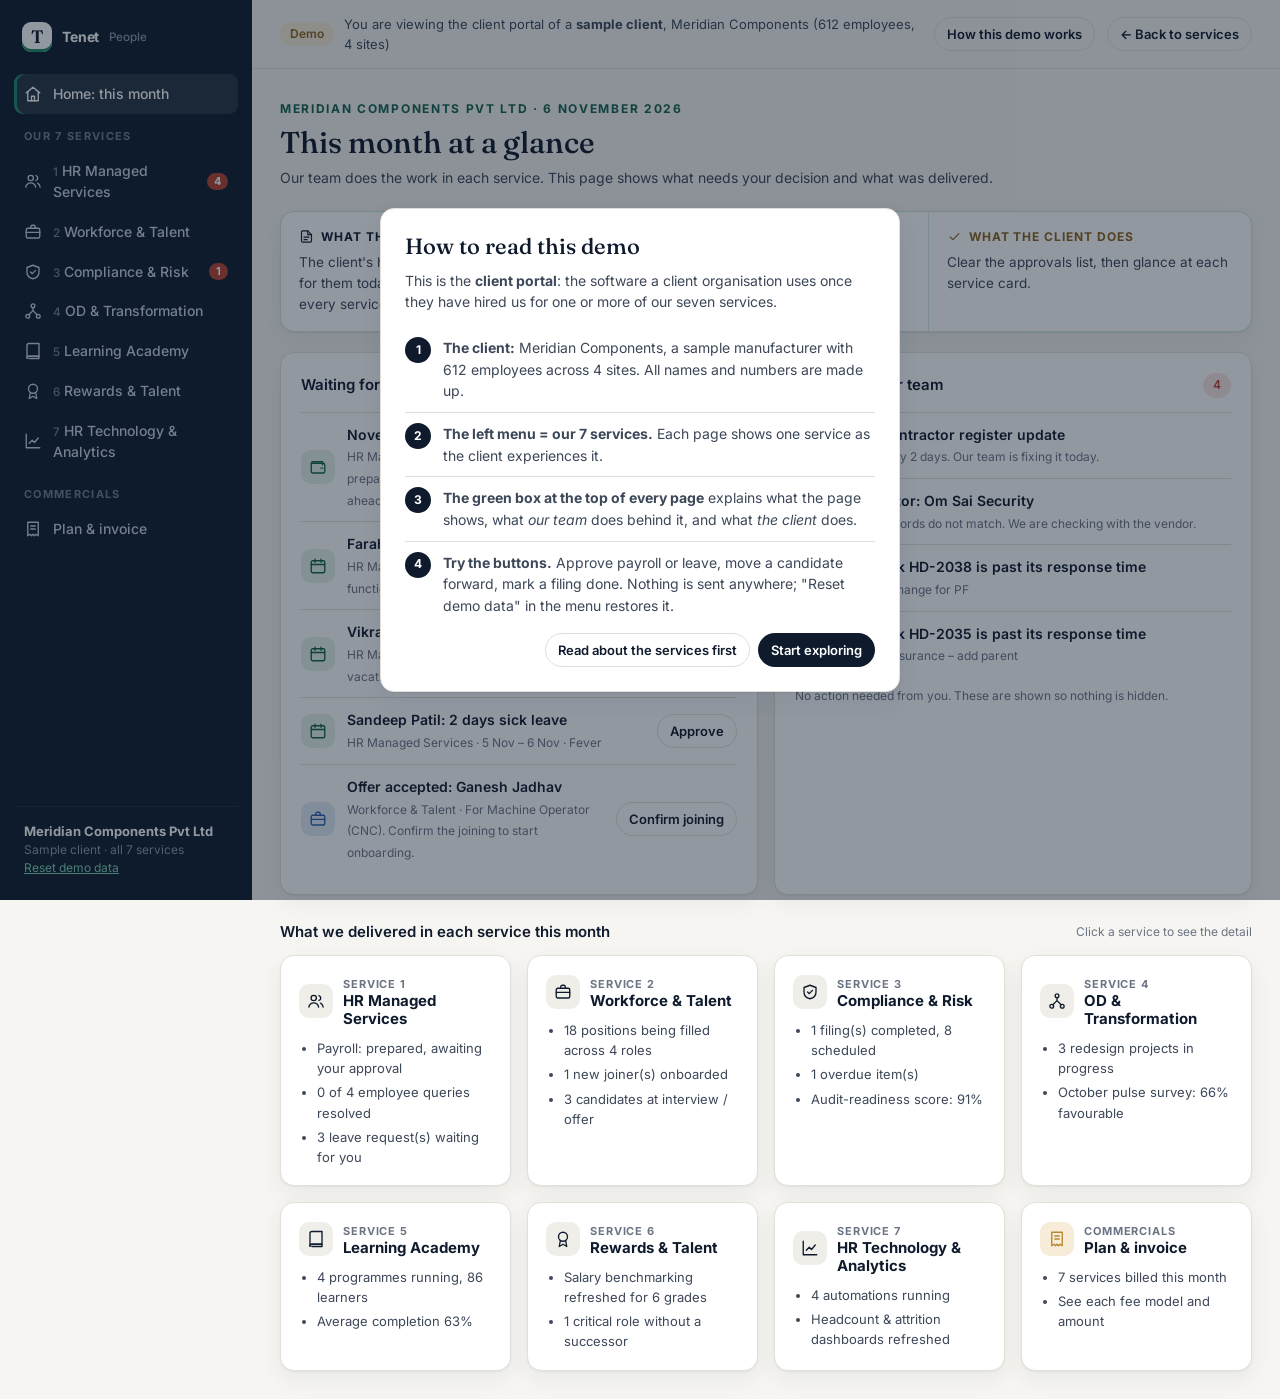
==== app.html @ a20d1416 "People solutions site: 7 services, service pages, plan estimator, client portal demo Co-Authored-By:" ====
<!doctype html>
<html lang="en">
<head>
<meta charset="utf-8">
<meta name="viewport" content="width=device-width, initial-scale=1">
<title>Tenet People — Workspace</title>
<link rel="preconnect" href="https://fonts.googleapis.com">
<link href="https://fonts.googleapis.com/css2?family=Fraunces:opsz,wght@9..144,400;9..144,500;9..144,600&family=Inter:wght@400;500;600;700&display=swap" rel="stylesheet">
<link rel="stylesheet" href="assets/base.css">
<style>
  body { font-size: 14px; }
  .shell { display: grid; grid-template-columns: 252px 1fr; min-height: 100vh; }
  aside.side { background: var(--ink); color: #c9d1dd; padding: 18px 14px; display: flex; flex-direction: column; gap: 4px; position: sticky; top: 0; height: 100vh; overflow-y: auto; }
  aside .logo { color: #fff; padding: 4px 8px 18px; }
  aside .logo-mark { background: #fff; color: var(--ink); }
  aside .logo small { color: #8b97a8; }
  .side-label { font-size: 11px; letter-spacing: .12em; text-transform: uppercase; color: #6f7c90; padding: 14px 10px 6px; font-weight: 700; }
  .nav-item { display: flex; align-items: center; gap: 11px; padding: 9px 10px; border-radius: 9px; color: inherit; text-decoration: none; font-weight: 500; }
  .nav-item:hover { background: rgba(255,255,255,.06); color: #fff; }
  .nav-item.on { background: rgba(255,255,255,.1); color: #fff; box-shadow: inset 3px 0 0 var(--brand-2); }
  .nav-item .badge { margin-left: auto; background: var(--red); color: #fff; font-size: 11px; border-radius: 999px; padding: 0 7px; font-weight: 700; }
  .side-foot { margin-top: auto; padding: 14px 10px 4px; border-top: 1px solid rgba(255,255,255,.08); font-size: 12px; color: #8b97a8; }
  .side-foot b { color: #fff; display: block; font-size: 13px; }

  .main { min-width: 0; }
  .top { display: flex; align-items: center; gap: 14px; padding: 14px 28px; border-bottom: 1px solid var(--line); background: rgba(246,245,241,.9); backdrop-filter: blur(10px); position: sticky; top: env(safe-area-inset-top, 0px); z-index: 10; }
  .top .menu-btn { display: none; background: none; border: 0; padding: 6px; cursor: pointer; }
  .search { flex: 1; max-width: 420px; display: flex; align-items: center; gap: 8px; background: var(--surface); border: 1px solid var(--line); border-radius: 999px; padding: 8px 14px; color: var(--muted); }
  .search input { border: 0; outline: 0; background: none; flex: 1; min-width: 0; }
  .top-right { margin-left: auto; display: flex; align-items: center; gap: 12px; }
  .icon-btn { width: 36px; height: 36px; border-radius: 50%; border: 1px solid var(--line); background: var(--surface); display: grid; place-items: center; cursor: pointer; position: relative; }
  .icon-btn .dot { position: absolute; top: 7px; right: 8px; width: 7px; height: 7px; background: var(--red); border-radius: 50%; }
  .avatar { width: 34px; height: 34px; border-radius: 50%; background: var(--gold-soft); color: #8a611c; display: grid; place-items: center; font-weight: 700; font-size: 12px; flex: none; }

  .view { padding: 28px; max-width: 1280px; }
  .page-head { display: flex; align-items: flex-end; justify-content: space-between; gap: 16px; margin-bottom: 22px; flex-wrap: wrap; }
  .page-head h1 { font-family: var(--serif); font-weight: 500; font-size: 30px; margin-top: 6px; }
  .page-head p { margin: 6px 0 0; color: var(--ink-2); }
  .actions { display: flex; gap: 8px; flex-wrap: wrap; }

  .grid { display: grid; gap: 16px; }
  .g4 { grid-template-columns: repeat(4, 1fr); }
  .g3 { grid-template-columns: repeat(auto-fit, minmax(200px, 1fr)); }
  .g2 { grid-template-columns: 1fr 1fr; }
  .g21 { grid-template-columns: 2fr 1fr; }
  .g12 { grid-template-columns: 1fr 2fr; }
  .mt { margin-top: 16px; }

  .tile { padding: 18px; }
  .tile small { color: var(--muted); font-weight: 500; display: flex; align-items: center; gap: 6px; }
  .tile strong { display: block; font-family: var(--serif); font-weight: 500; font-size: 30px; margin: 6px 0 2px; }
  .tile .delta { font-size: 12px; font-weight: 600; }
  .up { color: var(--brand); } .down { color: var(--red); }

  .panel { padding: 20px; }
  .panel-h { display: flex; align-items: center; justify-content: space-between; gap: 12px; margin-bottom: 14px; }
  .panel-h h3 { font-size: 15px; font-weight: 600; }
  .panel-h span.sub { color: var(--muted); font-size: 12px; }

  table.t { width: 100%; border-collapse: collapse; }
  .t th { text-align: left; font-size: 11px; text-transform: uppercase; letter-spacing: .08em; color: var(--muted); font-weight: 700; padding: 10px 12px; border-bottom: 1px solid var(--line); white-space: nowrap; }
  .t td { padding: 11px 12px; border-bottom: 1px solid var(--line); vertical-align: middle; }
  .t tr:last-child td { border-bottom: 0; }
  .t tbody tr:hover td { background: #fafaf7; }
  .t .num { text-align: right; font-variant-numeric: tabular-nums; }
  .table-wrap { overflow-x: auto; margin: 0 -8px; }
  .person { display: flex; align-items: center; gap: 10px; }
  .person .avatar { width: 30px; height: 30px; font-size: 11px; background: var(--surface-2); color: var(--ink-2); }
  .person b { display: block; font-weight: 600; }
  .person span { color: var(--muted); font-size: 12px; }

  .tabs { display: flex; gap: 4px; background: var(--surface-2); padding: 4px; border-radius: 999px; width: max-content; max-width: 100%; overflow-x: auto; margin-bottom: 16px; }
  .tabs button { border: 0; background: none; padding: 7px 16px; border-radius: 999px; font-weight: 600; color: var(--ink-2); cursor: pointer; white-space: nowrap; }
  .tabs button.on { background: var(--surface); color: var(--ink); box-shadow: 0 1px 3px rgba(0,0,0,.08); }

  .bar { height: 7px; background: var(--surface-2); border-radius: 99px; overflow: hidden; }
  .bar > i { display: block; height: 100%; background: var(--brand-2); border-radius: 99px; transition: width .5s ease; }
  .list-row { display: flex; align-items: center; gap: 12px; padding: 11px 0; border-top: 1px solid var(--line); }
  .list-row:first-child { border-top: 0; }
  .list-row .grow { flex: 1; min-width: 0; }
  .list-row .grow b { display: block; font-weight: 600; white-space: nowrap; overflow: hidden; text-overflow: ellipsis; }
  .list-row .grow span { color: var(--muted); font-size: 12px; }
  .ic-sq { width: 34px; height: 34px; border-radius: 10px; display: grid; place-items: center; flex: none; }

  .kanban { display: grid; grid-template-columns: repeat(6, minmax(170px, 1fr)); gap: 12px; overflow-x: auto; padding-bottom: 6px; }
  .col { background: var(--surface-2); border-radius: 12px; padding: 10px; min-height: 180px; }
  .col h4 { font-size: 12px; text-transform: uppercase; letter-spacing: .08em; color: var(--muted); margin: 2px 4px 10px; display: flex; justify-content: space-between; }
  .kcard { background: var(--surface); border: 1px solid var(--line); border-radius: 10px; padding: 10px; margin-bottom: 8px; }
  .kcard b { display: block; font-size: 13px; }
  .kcard span { font-size: 12px; color: var(--muted); }
  .kcard .row { display: flex; justify-content: space-between; align-items: center; margin-top: 8px; }
  .kcard button { border: 1px solid var(--line); background: var(--bg); border-radius: 7px; padding: 2px 8px; font-size: 12px; cursor: pointer; font-weight: 600; }
  .kcard button:hover { background: var(--brand-soft); color: var(--brand); border-color: transparent; }

  .steps { display: flex; gap: 0; margin: 4px 0 18px; }
  .step { flex: 1; text-align: center; position: relative; font-size: 12px; color: var(--muted); font-weight: 600; }
  .step::before { content: ""; position: absolute; top: 13px; left: -50%; right: 50%; height: 2px; background: var(--line); z-index: 0; }
  .step:first-child::before { display: none; }
  .step i { width: 28px; height: 28px; border-radius: 50%; display: grid; place-items: center; margin: 0 auto 6px; background: var(--surface-2); position: relative; z-index: 1; font-style: normal; }
  .step.done i { background: var(--brand); color: #fff; } .step.done::before, .step.cur::before { background: var(--brand); }
  .step.cur i { background: var(--ink); color: #fff; } .step.done, .step.cur { color: var(--ink); }

  .ring { position: relative; width: 132px; height: 132px; flex: none; }
  .ring svg { transform: rotate(-90deg); }
  .ring div { position: absolute; inset: 0; display: grid; place-items: center; text-align: center; }
  .ring strong { font-family: var(--serif); font-size: 32px; font-weight: 500; display: block; line-height: 1; }
  .ring span { font-size: 11px; color: var(--muted); }

  .pillar-card { padding: 16px; display: flex; gap: 12px; align-items: flex-start; text-decoration: none; transition: transform .15s; }
  .pillar-card:hover { transform: translateY(-2px); }
  .pillar-card b { display: block; }
  .pillar-card span { color: var(--muted); font-size: 12px; }

  .modal-bg { position: fixed; inset: 0; background: rgba(15,27,45,.45); display: none; place-items: center; z-index: 50; padding: 16px; }
  .modal-bg.open { display: grid; }
  .modal { width: 100%; max-width: 520px; padding: 24px; max-height: calc(100vh - 32px); overflow-y: auto; }
  .modal h3 { font-family: var(--serif); font-weight: 500; font-size: 22px; margin-bottom: 16px; }
  .field { display: grid; gap: 5px; margin-bottom: 12px; }
  .field label { font-size: 12px; font-weight: 600; color: var(--ink-2); }
  .field input, .field select { padding: 10px 12px; border: 1px solid var(--line); border-radius: 9px; background: var(--bg); }
  .field input:focus, .field select:focus { outline: 2px solid var(--brand-2); outline-offset: -1px; }
  .modal .foot { display: flex; justify-content: flex-end; gap: 8px; margin-top: 6px; }

  .toast { position: fixed; bottom: 22px; left: 50%; transform: translateX(-50%) translateY(20px); background: var(--ink); color: #fff; padding: 11px 18px; border-radius: 999px; font-weight: 500; opacity: 0; transition: .25s; z-index: 60; display: flex; gap: 8px; align-items: center; pointer-events: none; max-width: calc(100% - 32px); }
  .toast.show { opacity: 1; transform: translateX(-50%); }
  .toast .icon { color: #7fd1b3; }

  .empty { color: var(--muted); padding: 18px 0; text-align: center; }
  .toggle { width: 38px; height: 22px; border-radius: 99px; background: var(--line); border: 0; position: relative; cursor: pointer; flex: none; transition: background .2s; }
  .toggle::after { content: ""; position: absolute; top: 3px; left: 3px; width: 16px; height: 16px; border-radius: 50%; background: #fff; transition: left .2s; box-shadow: 0 1px 2px rgba(0,0,0,.2); }
  .toggle.on { background: var(--brand-2); } .toggle.on::after { left: 19px; }
  .legend { display: flex; gap: 14px; font-size: 12px; color: var(--muted); flex-wrap: wrap; }
  .legend i { display: inline-block; width: 10px; height: 10px; border-radius: 3px; margin-right: 5px; vertical-align: -1px; }
  .note { background: var(--gold-soft); color: #6f4e15; border-radius: 10px; padding: 10px 14px; font-size: 13px; display: flex; gap: 8px; align-items: center; }

  .demo-tag { display: flex; gap: 10px; align-items: center; font-size: 13px; color: var(--ink-2); min-width: 0; }
  .explain { padding: 0; margin-bottom: 20px; overflow: hidden; border-color: #cfe5da; }
  .explain-grid { display: grid; grid-template-columns: repeat(3, 1fr); }
  .explain-grid > div { padding: 16px 18px; border-left: 1px solid #d8ebe1; font-size: 13.5px; color: var(--ink-2); }
  .explain-grid > div:first-child { border-left: 0; }
  .explain-grid b { display: flex; gap: 7px; align-items: center; color: var(--ink); font-size: 12px; text-transform: uppercase; letter-spacing: .08em; margin-bottom: 6px; }
  .explain-grid b .icon { width: 15px; height: 15px; }
  .explain-foot { background: var(--brand-soft); padding: 10px 18px; display: flex; gap: 8px; flex-wrap: wrap; align-items: center; font-size: 12px; }
  .explain-foot .chip { background: #fff; }
  .explain-foot a { margin-left: auto; font-weight: 600; color: var(--brand); text-decoration: none; }
  .svc-card { padding: 18px; display: flex; flex-direction: column; gap: 10px; text-decoration: none; transition: transform .15s; }
  .svc-card:hover { transform: translateY(-2px); }
  .svc-card h4 { font-size: 15px; display: flex; gap: 10px; align-items: center; }
  .svc-card ul { margin: 0; padding-left: 18px; color: var(--ink-2); font-size: 13px; display: grid; gap: 4px; }
  .svc-card .lbl { font-size: 11px; text-transform: uppercase; letter-spacing: .08em; color: var(--muted); font-weight: 700; }
  .guide-step { display: flex; gap: 12px; align-items: flex-start; padding: 10px 0; border-top: 1px solid var(--line); font-size: 14px; color: var(--ink-2); }
  .guide-step:first-of-type { border-top: 0; }
  .guide-step .n { width: 26px; height: 26px; border-radius: 50%; background: var(--ink); color: #fff; display: grid; place-items: center; font-size: 12px; font-weight: 700; flex: none; }
  @media (max-width: 1100px) { .g4 { grid-template-columns: 1fr 1fr; } .g21, .g12 { grid-template-columns: 1fr; } }
  @media (max-width: 860px) {
    .shell { grid-template-columns: 1fr; }
    aside.side { position: fixed; left: 0; top: 0; z-index: 40; width: 260px; transform: translateX(-100%); transition: transform .25s; }
    aside.side.open { transform: none; box-shadow: 0 0 0 100vmax rgba(15,27,45,.4); }
    .top .menu-btn { display: block; }
    .top { padding: 12px 16px; }
    .view { padding: 20px 16px; }
    .g2 { grid-template-columns: 1fr; }
    .explain-grid { grid-template-columns: 1fr; }
    .explain-grid > div { border-left: 0; border-top: 1px solid #d8ebe1; }
    .explain-grid > div:first-child { border-top: 0; }
    .demo-tag span:last-child { display: none; }
    .hide-sm { display: none; }
  }
  @media (max-width: 520px) { .g4 { grid-template-columns: 1fr 1fr; } .tile strong { font-size: 24px; } }
</style>
</head>
<body>
<div class="shell">
  <aside class="side" id="side">
    <a class="logo" href="index.html"><span class="logo-mark">T</span> Tenet <small>People</small></a>
    <nav id="nav"></nav>
    <div class="side-foot"><b id="orgName"></b><span id="orgPlan"></span><br><a href="#" id="resetDemo" style="color:#7fd1b3">Reset demo data</a></div>
  </aside>
  <div class="main">
    <header class="top">
      <button class="menu-btn" id="menuBtn" aria-label="Open menu"></button>
      <div class="demo-tag"><span class="chip gold">Demo</span><span>You are viewing the client portal of a <b>sample client</b>, Meridian Components (612 employees, 4 sites)</span></div>
      <div class="top-right">
        <button class="btn btn-ghost btn-sm" id="guideBtn">How this demo works</button>
        <a class="btn btn-ghost btn-sm hide-sm" href="index.html">← Back to services</a>
      </div>
    </header>
    <main class="view" id="view"></main>
  </div>
</div>

<div class="modal-bg" id="modalBg"><div class="card modal" id="modal" role="dialog" aria-modal="true"></div></div>
<div class="toast" id="toast"></div>

<script src="assets/icons.js"></script>
<script src="assets/services.js"></script>
<script src="assets/data.js"></script>
<script src="assets/app.js"></script>
</body>
</html>
---- assets/base.css ----
/* Tenet People — shared design tokens */
:root {
  --bg: #f6f5f1;
  --surface: #ffffff;
  --surface-2: #efeee8;
  --ink: #0f1b2d;
  --ink-2: #3c4758;
  --muted: #6b7484;
  --line: #e2e0d8;
  --brand: #13624a;
  --brand-2: #1d8a68;
  --brand-soft: #e3f1ea;
  --gold: #b8862f;
  --gold-soft: #f6ecd8;
  --red: #b4412f;
  --red-soft: #f8e4df;
  --amber: #b9771a;
  --amber-soft: #fbefd9;
  --blue: #2b5ea8;
  --blue-soft: #e2ebf7;
  --violet: #6a4fa3;
  --violet-soft: #ece6f6;
  --radius: 14px;
  --radius-sm: 9px;
  --shadow: 0 1px 2px rgba(15, 27, 45, .05), 0 8px 24px rgba(15, 27, 45, .06);
  --serif: "Fraunces", Georgia, serif;
  --sans: "Inter", system-ui, -apple-system, Segoe UI, sans-serif;
}

* { box-sizing: border-box; }
html, body { margin: 0; }
body {
  background: var(--bg);
  color: var(--ink);
  font-family: var(--sans);
  font-size: 15px;
  line-height: 1.55;
  -webkit-font-smoothing: antialiased;
}
a { color: inherit; }
button, input, select, textarea { font: inherit; color: inherit; }
h1, h2, h3, h4 { margin: 0; line-height: 1.2; }
.serif { font-family: var(--serif); font-weight: 500; letter-spacing: -.01em; }

.logo { display: inline-flex; align-items: center; gap: 10px; font-weight: 700; text-decoration: none; letter-spacing: -.01em; }
.logo-mark {
  width: 30px; height: 30px; border-radius: 9px;
  background: var(--ink); color: #fff; display: grid; place-items: center;
  font-family: var(--serif); font-size: 18px; font-weight: 600;
  box-shadow: inset 0 -3px 0 var(--brand-2);
}
.logo small { font-weight: 500; color: var(--muted); }

.btn {
  display: inline-flex; align-items: center; justify-content: center; gap: 8px;
  padding: 10px 18px; border-radius: 999px; border: 1px solid transparent;
  font-weight: 600; font-size: 14px; text-decoration: none; cursor: pointer;
  transition: transform .15s ease, background .15s ease, box-shadow .15s ease;
  white-space: nowrap;
}
.btn:active { transform: translateY(1px); }
.btn-primary { background: var(--ink); color: #fff; }
.btn-primary:hover { background: #1c2c45; }
.btn-brand { background: var(--brand); color: #fff; }
.btn-brand:hover { background: var(--brand-2); }
.btn-ghost { background: transparent; border-color: var(--line); color: var(--ink); }
.btn-ghost:hover { background: var(--surface); }
.btn-sm { padding: 6px 12px; font-size: 13px; }

.chip {
  display: inline-flex; align-items: center; gap: 6px;
  padding: 3px 10px; border-radius: 999px; font-size: 12px; font-weight: 600;
  background: var(--surface-2); color: var(--ink-2); white-space: nowrap;
}
.chip.green { background: var(--brand-soft); color: var(--brand); }
.chip.gold { background: var(--gold-soft); color: #8a611c; }
.chip.red { background: var(--red-soft); color: var(--red); }
.chip.amber { background: var(--amber-soft); color: #8e5a10; }
.chip.blue { background: var(--blue-soft); color: var(--blue); }
.chip.violet { background: var(--violet-soft); color: var(--violet); }

.card { background: var(--surface); border: 1px solid var(--line); border-radius: var(--radius); box-shadow: var(--shadow); }
.eyebrow { font-size: 12px; letter-spacing: .14em; text-transform: uppercase; font-weight: 700; color: var(--brand); }
.icon { width: 18px; height: 18px; stroke: currentColor; fill: none; stroke-width: 1.8; stroke-linecap: round; stroke-linejoin: round; flex: none; }
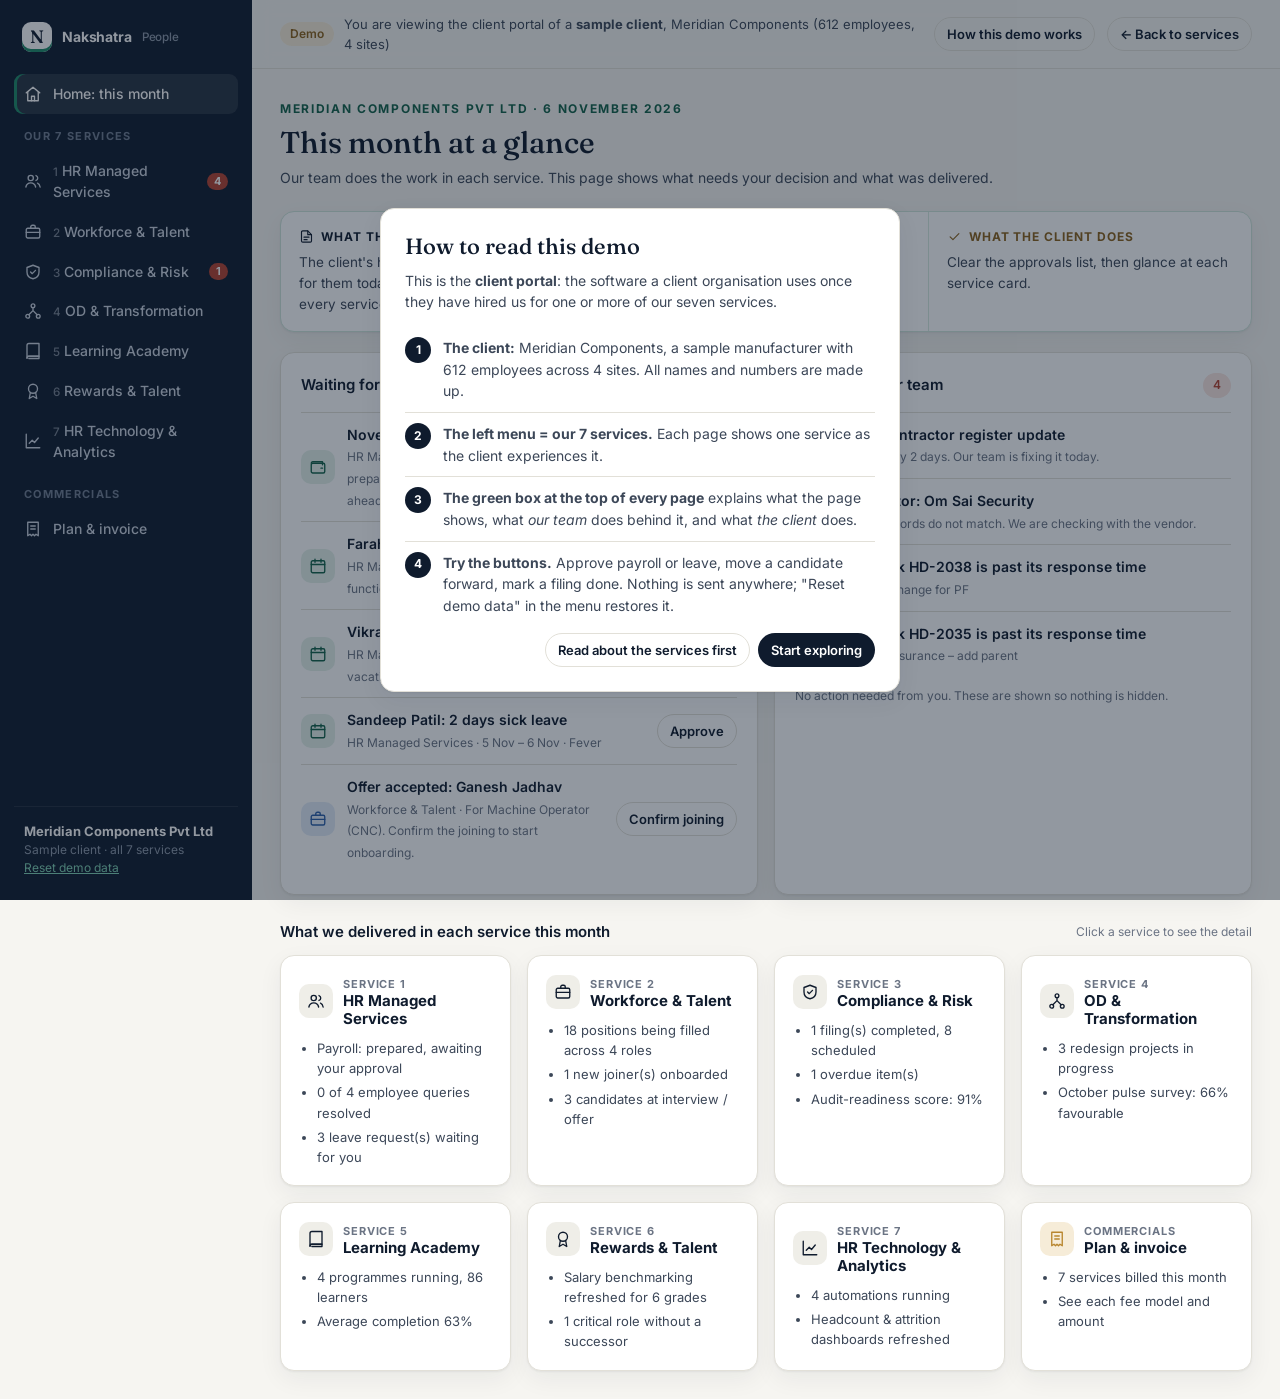
==== commit df38bb84: "Rename the firm from Tenet People to Nakshatra People Co-Authored-By: Claude Opus 5.5 <noreply@anthr" ====
--- a/app.html
+++ b/app.html
@@ -3,7 +3,7 @@
 <head>
 <meta charset="utf-8">
 <meta name="viewport" content="width=device-width, initial-scale=1">
-<title>Tenet People — Workspace</title>
+<title>Nakshatra People — Workspace</title>
 <link rel="preconnect" href="https://fonts.googleapis.com">
 <link href="https://fonts.googleapis.com/css2?family=Fraunces:opsz,wght@9..144,400;9..144,500;9..144,600&family=Inter:wght@400;500;600;700&display=swap" rel="stylesheet">
 <link rel="stylesheet" href="assets/base.css">
@@ -101,10 +101,11 @@
   .step.cur i { background: var(--ink); color: #fff; } .step.done, .step.cur { color: var(--ink); }
 
   .ring { position: relative; width: 132px; height: 132px; flex: none; }
-  .ring svg { transform: rotate(-90deg); }
-  .ring div { position: absolute; inset: 0; display: grid; place-items: center; text-align: center; }
-  .ring strong { font-family: var(--serif); font-size: 32px; font-weight: 500; display: block; line-height: 1; }
-  .ring span { font-size: 11px; color: var(--muted); }
+  .ring svg { display: block; transform: rotate(-90deg); }
+  .ring > div { position: absolute; inset: 0; display: flex; align-items: center; justify-content: center; text-align: center; }
+  .ring > div > div { display: flex; flex-direction: column; align-items: center; gap: 4px; }
+  .ring strong { font-family: var(--serif); font-size: 28px; font-weight: 500; display: block; line-height: 1; font-variant-numeric: tabular-nums; }
+  .ring span { display: block; font-size: 11px; line-height: 1.2; color: var(--muted); }
 
   .pillar-card { padding: 16px; display: flex; gap: 12px; align-items: flex-start; text-decoration: none; transition: transform .15s; }
   .pillar-card:hover { transform: translateY(-2px); }
@@ -172,7 +173,7 @@
 <body>
 <div class="shell">
   <aside class="side" id="side">
-    <a class="logo" href="index.html"><span class="logo-mark">T</span> Tenet <small>People</small></a>
+    <a class="logo" href="index.html"><span class="logo-mark">N</span> Nakshatra <small>People</small></a>
     <nav id="nav"></nav>
     <div class="side-foot"><b id="orgName"></b><span id="orgPlan"></span><br><a href="#" id="resetDemo" style="color:#7fd1b3">Reset demo data</a></div>
   </aside>
--- a/assets/base.css
+++ b/assets/base.css
@@ -1,4 +1,4 @@
-/* Tenet People — shared design tokens */
+/* Nakshatra People — shared design tokens */
 :root {
   --bg: #f6f5f1;
   --surface: #ffffff;
